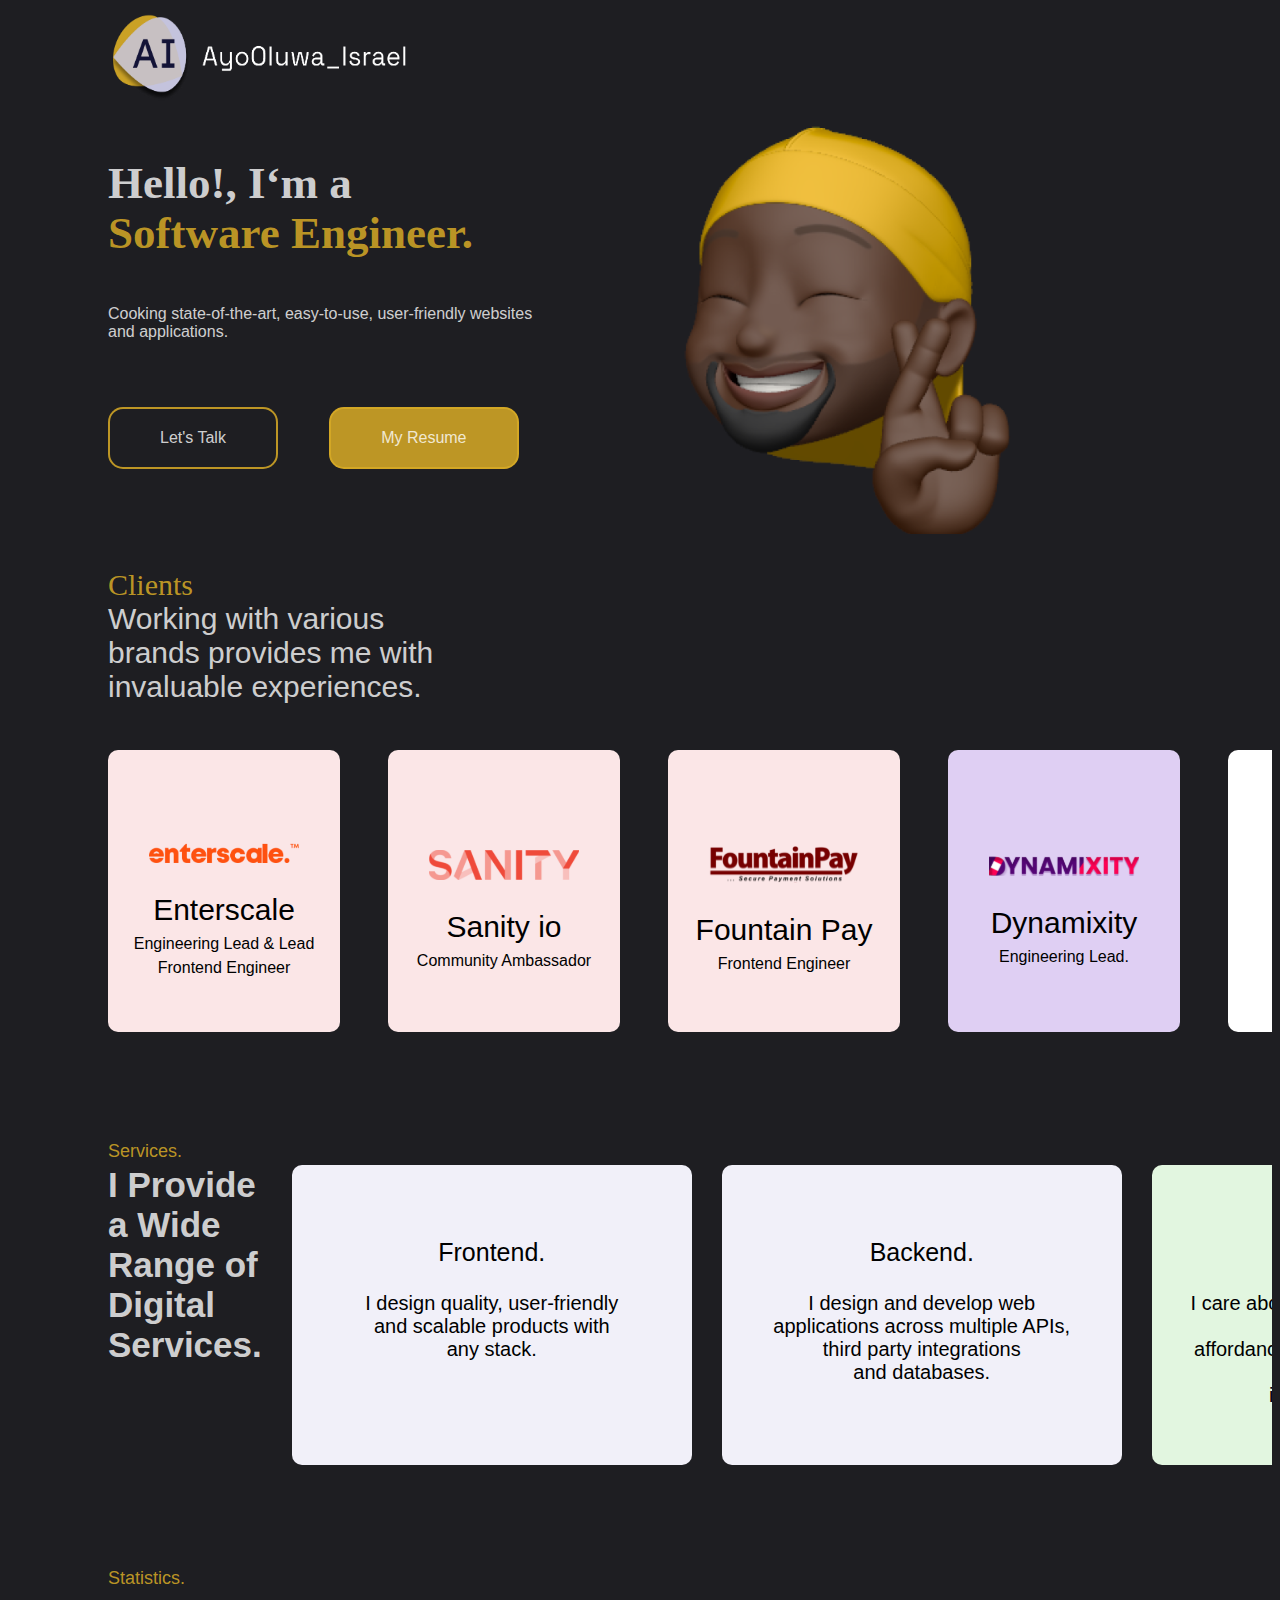
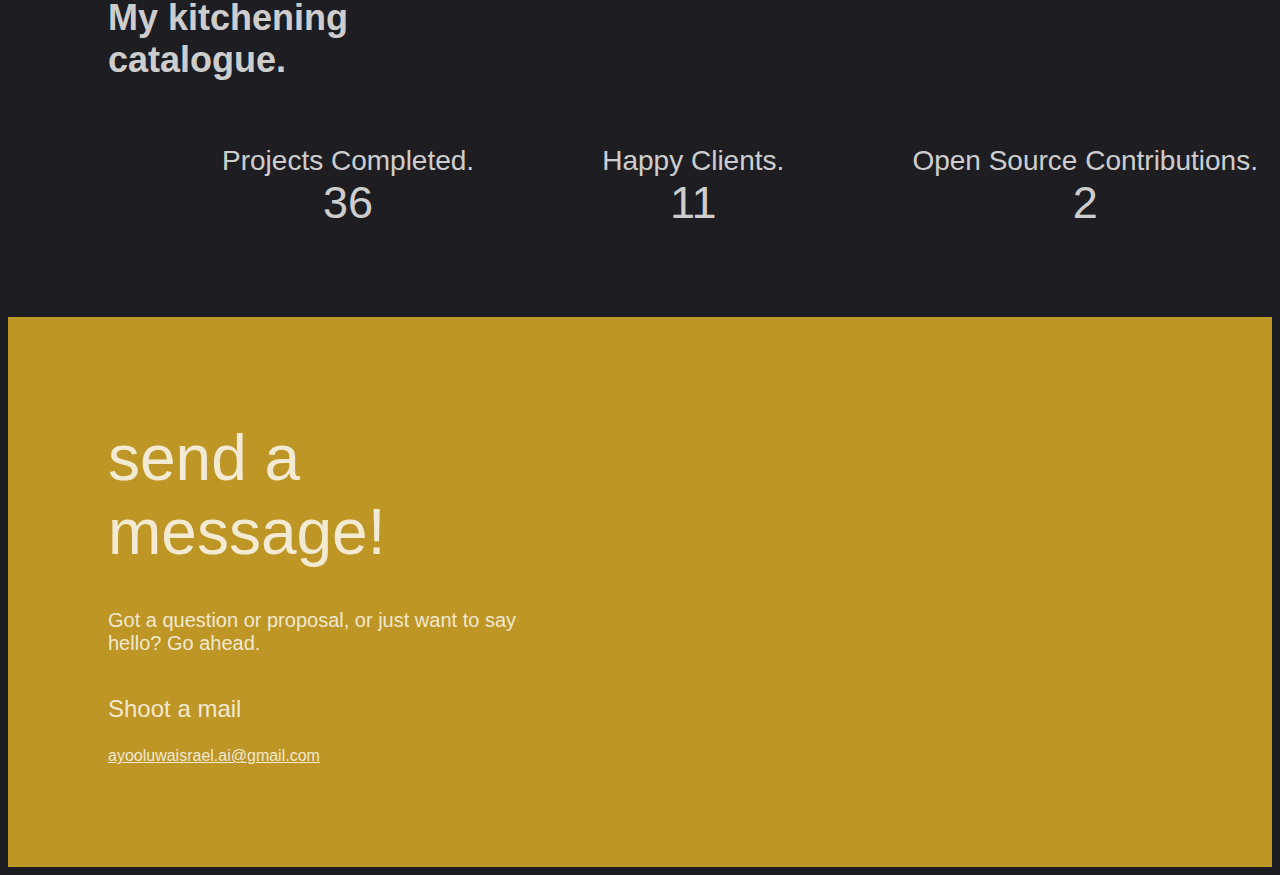
==== portfolio.html @ 825aa69d "Add files via upload" ====
<!DOCTYPE html>
<html>
  <head>
    <title>Portfolio-website</title>
    <meta name="viewport" content="width=device-width, initial-scale=1.0">


    <style>
      body{
        background-color: rgb(30, 30, 34);
        
        
      }
      
      .header-container{
        align-items: center;
        display: flex;
        flex-direction: row;
        justify-content: space-between;
      }

      .logo{
        height: 100px;
        width: 300px;
        margin-left: 100px;
      }

      .globe{
        height: 70px;
        width: 100px;

      }
      .container{
        display: flex;
        flex-wrap: wrap;
        align-items: flex-start;
        text-align: left;
        margin-top: 0;
        background-color: rgb(30, 30, 34);
      }

      .text{
        font-size: 45px;
        flex: 2;
        margin-left: 100px;
        color: rgba(255, 255, 255, 0.8);
        font-weight: 700;
      }

      .diagram{
        flex: 1;
        margin-right: 250px;
        margin-left: 0px;
      }

      .text-2{
         font-size: 25px;
         color: rgba(255, 255, 255, 0.8);
         margin-top: 48px;
         font-size: 16px;
         font-family: sans-serif;
         font-weight: 100;

      }
       
      .Text-Yellow{
        color: rgba(215, 170, 38, 0.86);
        font-display: "Space Grotesk", sans-serif;
        font-size: 45px;
        line-height: 48px;
        display: block;
      }
      .Text-White{
        font-display: "Space Grotesk", sans-serif;
        display: block;

      }
      
      .image{
        line-height: 44px;
        width: 350px;
      }

      .button{
      padding-top: 20px;
      padding-bottom: 20px;
      padding-left: 50px;
      padding-right: 50px;
      border-radius: 15px;
      background-color:  rgb(30, 30, 34); 
      color:  rgba(255, 255, 255, 0.8);
      border-top-color: rgba(215, 170, 38, 0.86);
      border-right-color: rgba(215, 170, 38, 0.86);
      border-bottom-color: rgba(215, 170, 38, 0.86);
      border-left-color: rgba(215, 170, 38, 0.86);
      margin-top: 50px;
      cursor: pointer;
      font-size: 16px;
      font-family: "Space Grotesk", sans-serif;
      border-top-style: solid;
      border-bottom-style: solid;
      border-left-style: solid;
      border-right-style: solid;

      }
      .button2{
      padding-top: 20px;
      padding-bottom: 20px;
      padding-left: 50px;
      padding-right: 50px;
      border-radius: 15px;
      background-color: rgba(215, 170, 38, 0.86);
      color:  rgba(255, 255, 255, 0.8);
      border-top-color: rgba(215, 170, 38, 0.86);
      border-right-color: rgba(215, 170, 38, 0.86);
      border-bottom-color: rgba(215, 170, 38, 0.86);
      border-left-color: rgba(215, 170, 38, 0.86);
      margin-top: 50px;
      margin-left: 40px;
      cursor: pointer;
      font-size: 16px;
      font-family: "Space Grotesk", sans-serif;
      border-top-style: solid;
      border-bottom-style: solid;
      border-left-style: solid;
      border-right-style: solid;
      }
      
     .Clients-container{
        margin-left: 100px;
      }

     .Clients{
        color: rgba(215, 170, 38, 0.86);
        font-size: 30px;
        margin-bottom: 0px;

      }
      .Clients-text{
        color: rgba(255, 255, 255, 0.8);
        font-size: 30px;
        font-family: "Readex Pro", sans-serif;
        font-weight: 500;
        margin-top: 0px;
       }
       .Text-brand{
        display: block;
  
       }
       .brand-container{
        display: flex;
        margin-left: 100px;
        box-sizing: border-box;
        column-gap: 48px;
        font-family: "Space Grotesk", sans-serif;
        overflow-x: scroll;
        overscroll-behavior-x: none;
        overscroll-behavior-y: none;
        padding-bottom: 16px;
        padding-right: 16px;
        padding-top: 16px;
        scrollbar-width: none;
        tab-size: 4;
        text-size-adjust: 100%;
        
        
        
      
       }
       .square-1{
        width: 350px;
        height: 250px;
        display: flex;
        flex-direction: column;
        align-items: center;
        text-align: center;
        background-color: rgb(251, 230, 231);
        border-radius: 10px;
        justify-content: center;
        line-height: 24px;
        min-width: 200px;
        padding-bottom: 16px;
        padding-left: 16px;
        padding-right: 16px;
        padding-top: 16px;
        tab-size: 4;
       }

       .enterscale{
        width: 150px;
        line-height: 35px;
        margin-top: 40px;
        margin-bottom: 0;
      
       }
       .enterscale-text{
        display: block;
        margin-top: 35px;
        font-size: 30px;
        font-weight: 500;
        margin-bottom: 0;
       }
       .enterscale-text2{
        display: block;
        margin-top: 10px;
       }

       .square-2{
        width: 350px;
        height: 250px;
        display: flex;
        flex-direction: column;
        align-items: center;
        text-align: center;
        background-color:  rgb(223, 207, 243);
        border-radius: 10px;
        border-radius: 10px;
        justify-content: center;
        line-height: 24px;
        min-width: 200px;
        padding-bottom: 16px;
        padding-left: 16px;
        padding-right: 16px;
        padding-top: 16px;
        tab-size: 4;
       }
       
       .square-3{
        width: 350px;
        height: 250px;
        display: flex;
        flex-direction: column;
        align-items: center;
        text-align: center;
        background-color: rgb(255, 255, 255);
        border-radius: 10px;
        border-radius: 10px;
        justify-content: center;
        line-height: 24px;
        min-width: 200px;
        padding-bottom: 16px;
        padding-left: 16px;
        padding-right: 16px;
        padding-top: 16px;
        tab-size: 4;
       }

       .enterscale3{
        width: 50px;
        line-height: 10px;
        margin-top: 30px;
        margin-bottom: 0;

       }
       .enterscale-text3{
        display: block;
        margin-top: 10px;
        font-size: 30px;
        font-weight: 500;
        margin-bottom: 0;
      }
      .square-4{
        width: 350px;
        height: 250px;
        display: flex;
        flex-direction: column;
        align-items: center;
        text-align: center;
        background-color: rgb(217, 217, 248);
        border-radius: 10px;
        border-radius: 10px;
        justify-content: center;
        line-height: 24px;
        min-width: 200px;
        padding-bottom: 16px;
        padding-left: 16px;
        padding-right: 16px;
        padding-top: 16px;
        tab-size: 4;
       }

       .service-container{
        margin-left: 100px;
        margin-top: 90px;
        margin-bottom: 0;
       }

       .Service{
        display: block;

       }

       .Service-text{
        color: rgba(215, 170, 38, 0.86);
        font-size: 18px;
        font-family: "Space Grotesk", sans-serif;
        line-height: 27px;
        display: block;
        margin-bottom: 0px;

       }

       .provide-container{
         margin-left: 100px;
         font-family: "Space Grotesk", sans-serif;
         display: flex;
         gap: 30px;
         overflow-x: scroll;
         overflow-x: none;
         overscroll-behavior-y: none;
         scrollbar-width: none;
        
        
       }

      
       .provide-text{
        margin-left: 0px;
       }

       .provide{
        font-family: "Readex Pro", sans-serif;
        font-size: 35px;
        font-weight: 600;
        color: rgba(255, 255, 255, 0.8);
        margin-top: 0px;
        
       }
       .provide-text-2{
        display: block;
        
       }


       .Frontend-container{
        display: flex;
        font-family: "Space Grotesk", sans-serif;
        column-gap: 30px;
         

       }

       .frontend-box{
        background-color:  rgb(241, 240, 249);
        border-radius: 10px;
        border-bottom-left-radius: 10px;
        border-bottom-right-radius: 10px;
        border-bottom-style: solid;
        border-bottom-width: 0px;
        border-left-color: rgb(229, 231, 235);
        border-left-style: solid;
        border-left-width: 0px;
        border-right-color: rgb(229, 231, 235);
        border-right-style: solid;
        border-right-width: 0px;
        border-top-color: rgb(229, 231, 235);
        border-top-left-radius: 10px;
        border-top-right-radius: 10px;
        border-top-style: solid;
        border-top-width: 0px;
        box-sizing: border-box;
        font-family: "Space Grotesk", sans-serif;
        border-top-style: solid;
        height: 300px;
        width: 400px;
        padding-bottom: 48px;
        padding-left: 32px;
        padding-right: 32px;
        padding-top: 48px;
        text-align: center;
      
    
       }
       
       .Frontend{
         display: block;
         font-size: 25px;
         font-weight: 500;
         font-family: "Space Grotesk", sans-serif;

       }
       .design{
        display: block;
        font-size: 20px;
        font-family: "Space Grotesk", sans-serif;
      
       }

       .scalable{
        display: block;
        font-size: 20px;
        font-family: "Space Grotesk", sans-serif;
       }

       .stack{
        display: block;
        font-size: 20px;
        font-family: "Space Grotesk", sans-serif;
       }

       .Backend-box{
        background-color: rgb(241, 240, 249);
        border-radius: 10px;
        border-bottom-left-radius: 10px;
        border-bottom-right-radius: 10px;
        border-bottom-style: solid;
        border-bottom-width: 0px;
        border-left-color: rgb(229, 231, 235);
        border-left-style: solid;
        border-left-width: 0px;
        border-right-color: rgb(229, 231, 235);
        border-right-style: solid;
        border-right-width: 0px;
        border-top-color: rgb(229, 231, 235);
        border-top-left-radius: 10px;
        border-top-right-radius: 10px;
        border-top-style: solid;
        border-top-width: 0px;
        font-family: "Space Grotesk", sans-serif;
        height: 300px;
        width: 400px;
        box-sizing: border-box;
        font-family: "Space Grotesk", sans-serif;
        padding-bottom: 48px;
        padding-left: 32px;
        padding-right: 32px;
        padding-top: 48px;
        text-align: center;
        

       }
       .UX-Design-box{
        background-color: rgb(226, 246, 224);
        border-radius: 10px;
        border-bottom-left-radius: 10px;
        border-bottom-right-radius: 10px;
        border-bottom-style: solid;
        border-bottom-width: 0px;
        border-left-color: rgb(229, 231, 235);
        border-left-style: solid;
        border-left-width: 0px;
        border-right-color: rgb(229, 231, 235);
        border-right-style: solid;
        border-right-width: 0px;
        border-top-color: rgb(229, 231, 235);
        border-top-left-radius: 10px;
        border-top-right-radius: 10px;
        border-top-style: solid;
        border-top-width: 0px;
        box-sizing: border-box;
        font-family: "Space Grotesk", sans-serif;
        border-top-style: solid;
        height: 300px;
        width: 400px;
        padding-bottom: 48px;
        padding-left: 32px;
        padding-right: 32px;
        padding-top: 48px;
        text-align: center;
        font-family: "Space Grotesk", sans-serif;
        

       }
       .QA-box{
        background-color: rgb(224, 238, 246);
        border-radius: 10px;
        border-bottom-left-radius: 10px;
        border-bottom-right-radius: 10px;
        border-bottom-style: solid;
        border-bottom-width: 0px;
        border-left-color: rgb(229, 231, 235);
        border-left-style: solid;
        border-left-width: 0px;
        border-right-color: rgb(229, 231, 235);
        border-right-style: solid;
        border-right-width: 0px;
        border-top-color: rgb(229, 231, 235);
        border-top-left-radius: 10px;
        border-top-right-radius: 10px;
        border-top-style: solid;
        border-top-width: 0px;
        box-sizing: border-box;
        font-family: "Space Grotesk", sans-serif;
        border-top-style: solid;
        height: 300px;
        width: 400px;
        padding-bottom: 48px;
        padding-left: 32px;
        padding-right: 32px;
        padding-top: 48px;
        text-align: center;
        font-family: "Space Grotesk", sans-serif;
        


       }
      

       .stats-container{
        margin-left: 100px;
        margin-top: 100px;
        margin-bottom: 0; 
        margin-bottom: 0px;
       }
       .stat-text{
        color: rgba(215, 170, 38, 0.86);
        font-size: 18px;
        font-family: "Space Grotesk", sans-serif;
        line-height: 27px;
        display: block;
        margin-bottom: 0px;

       }
       .kitchening-container{
        margin-left: 100px;
        margin-top: 0px;
       }
      
       .kitchening-text{
        font-family: "Readex Pro", sans-serif;
        font-size: 36px;
        font-weight: 700;
        color:  rgba(255, 255, 255, 0.8);
        margin-top: 5px;

       }
       .Cat-text{
         display: block;
       }

       .Project-container{
         display: flex;
         flex-direction: row;
         gap: 100px;
         margin-left: 200px;
         text-align: center;
         justify-content: space-around;
         height: 200px;

       }

      
       .comp-project{
        font-size: 28px;
        color:  rgba(255, 255, 255, 0.8);
        font-family: "Readex Pro", sans-serif;
       }

       .project-number{
        display: block;
        font-size: 45px;
        color:  rgba(255, 255, 255, 0.8);
        font-family: "Readex Pro", sans-serif;
       }
     
       .footer-conatiner{
        background-color: rgba(215, 170, 38, 0.86);
        border-bottom-color: rgb(229, 231, 235);
        border-bottom-style: solid;
        border-bottom-width: 0px;
        border-left-color: rgb(229, 231, 235);
        border-left-style: solid;
        border-left-width: 0px;
        border-right-color: rgb(229, 231, 235);
        border-right-style: solid;
        border-right-width: 0px;
        border-top-color: rgb(229, 231, 235);
        border-top-style: solid;
        border-top-width: 0px;
        box-sizing: border-box;
        padding-top: 40px;
        padding-bottom: 40px;
        height: 550px;
        width: auto;
        
        

       }

       .footer-box{
         margin-left: 100px;
       }

       .footer-text{
         display: block;
         font-family: "Space Grotesk", sans-serif;
         font-size: 64px;
         font-weight: 500;
         color:  rgba(255, 255, 255, 0.8);
         margin-bottom: 0px;
      
       }
       .footer-text2{
        color: rgba(255, 255, 255, 0.8);
        display: block;
        font-family: "Space Grotesk", sans-serif;
        font-size: 20px;
        font-weight: 200;
        margin-top: 40px;

       }
       .footer-text3{
        color: rgba(255, 255, 255, 0.8);
        display: block;
        font-family: "Space Grotesk", sans-serif;
        font-size: 24px;
        font-weight: 300;
        margin-top: 40px;

       }
       .footer-text4{
        color: rgba(255, 255, 255, 0.8);
        cursor: pointer;
        display: inline;
        font-family: "Space Grotesk", sans-serif;
        text-decoration-color: rgba(255, 255, 255, 0.8);
        text-decoration-line: underline;
        text-decoration-style: solid;
       }




    </style>
  </head>
  <body>
    <div class="body">
      <div class="header-container">
        <div class="header">
         <div>
          <img class="logo" src="Logo.56d082b4 (1).png">
          </div>

          <div>
          </div>
        </div>
      </div>
    
      <div class="container">
        <div class="text">
          <p>
            Hello!, I‘m a
            <span class="Text-Yellow">Software Engineer.</span>
          </p>
          <p class="text-2">
            Cooking state-of-the-art, easy-to-use, user-friendly websites <span class="Text-White">and applications.</span>
          </p>
    
          <button class="button">Let's Talk</button>
          <button class="button2">My Resume</button>
        </div>
    
        <div class="diagram">
          <img class="image"   src="memoji.e3b54e29.svg">
        </div>
      </div>
    </div>


    <div class="Clients-container">
      <p class="Clients">Clients</p>
      <p Class="Clients-text">Working with various <span class="Text-brand">brands provides
        me with</span><span>invaluable experiences.</span></p>
    </div>


    <div class="brand-container">
      <div class="square-1">
        <img class="enterscale" src="enterscale.4e7e926b.png">
        <div>
          <span class="enterscale-text">Enterscale</span>
          <span class="enterscale-text2">Engineering Lead & Lead Frontend Engineer</span>
        </div>   
      </div>

      <div class="square-1">
        <img class="enterscale" src="sanity.5d57cadf.svg"> 
        <div>
          <span class="enterscale-text">Sanity io</span>
          <span class="enterscale-text2">Community Ambassador</span>
        </div>   
      </div>


      <div class="square-1">
        <img class="enterscale" src="fp.0267711a.svg"> 
        <div>
          <span class="enterscale-text">Fountain Pay</span>
          <span class="enterscale-text2">Frontend Engineer</span>
        </div>   
      </div>


      <div class="square-2">
        <img class="enterscale" src="dym.9d5d1f80.svg"> 
        <div>
          <span class="enterscale-text">Dynamixity</span>
          <span class="enterscale-text2">Engineering Lead.</span>
        </div>   
      </div>


      <div class="square-3">
        <img class="enterscale3" src="lahhf.c74519f4.svg"> 
        <div>
          <span class="enterscale-text3">Lahhf</span>
          <span class="enterscale-text2">UX Engineer.</span>
        </div>   
      </div>


      <div class="square-4">
        <img class="enterscale3" src="evea.995e5836.svg"> 
        <div>
          <span class="enterscale-text3">Evea</span>
          <span class="enterscale-text2">Frontend Engineer.</span>
        </div>   
      </div>
    </div>
  


    <div class="service-container">
        <p class="Service-text">Services.</p>
      </div>

    
    <div class="provide-container">
      <div class="provide-box">
        <p class="provide">I Provide a Wide 
          <span class="provide-text-2">Range of Digital</span>
           <span>Services.</span></p> 
      </div>


      <div  class="Frontend-container">
        <div class="frontend-box">
          <p class="Frontend">Frontend.</p>
          <p class="design"> I design quality, user-friendly <span class="scalable">and scalable products with </span> <span class="stack">any stack.</span></p>
        </div>
  
        <div class="Backend-box">
          <p class="Frontend">Backend.</p>
          <p class="design"> I design and develop web <span class="scalable">applications across multiple APIs, third party integrations</span> <span class="stack">and databases.</span></p>
        </div>
  
        <div class="UX-Design-box">
          <p class="Frontend">UI/UX Design.</p>
          <p class="design"> I care about details and consider the motion design of <span class="scalable">affordances to be crucial in creating effective and</span> <span class="stack">intuitive interfaces.</span></p>
        </div>

        <div class="QA-box">
          <p class="Frontend">QA Testing.</p>
          <p class="design">I perform functionality testing, integration<span class="scalable"></span>testing, and regression<span class="stack">testing manually.</span></p>
        </div>
  
      </div>

    </div>

    
    
      <div class="stats-container">
        <p class="stat-text">Statistics.</p>
      </div>

      <div class="kitchening-container">
        <p class="kitchening-text">My kitchening <span class="Cat-text">catalogue.</span></p>
      </div>

      <div class="Project-container">
        <div class="project">
          <p class="comp-project">
            Projects Completed.
             <span class="project-number">36</span>
            </p>
        </div>

        <div class="project">
          <p class="comp-project">
            Happy Clients.
             <span class="project-number">11</span>
            </p>
        </div>

        <div class="project">
          <p class="comp-project">
            Open Source Contributions.
             <span class="project-number">2</span>
            </p>
        </div>
      </div>


       <div class="footer-conatiner">
         <div class="footer-box">
          <p class="footer-text">
            send a
            <br>
            message!
          </p>

          <p class="footer-text2">
            Got a question or proposal, 
            or just want to say
            <br>
            hello? 
            Go ahead.
          </p>
         
          <p class="footer-text3">
            Shoot a mail
          </p>

           <p class="footer-text4">
            ayooluwaisrael.ai@gmail.com
           </p>
         </div>
       </div>
    
  </div>
  </body>
</html>
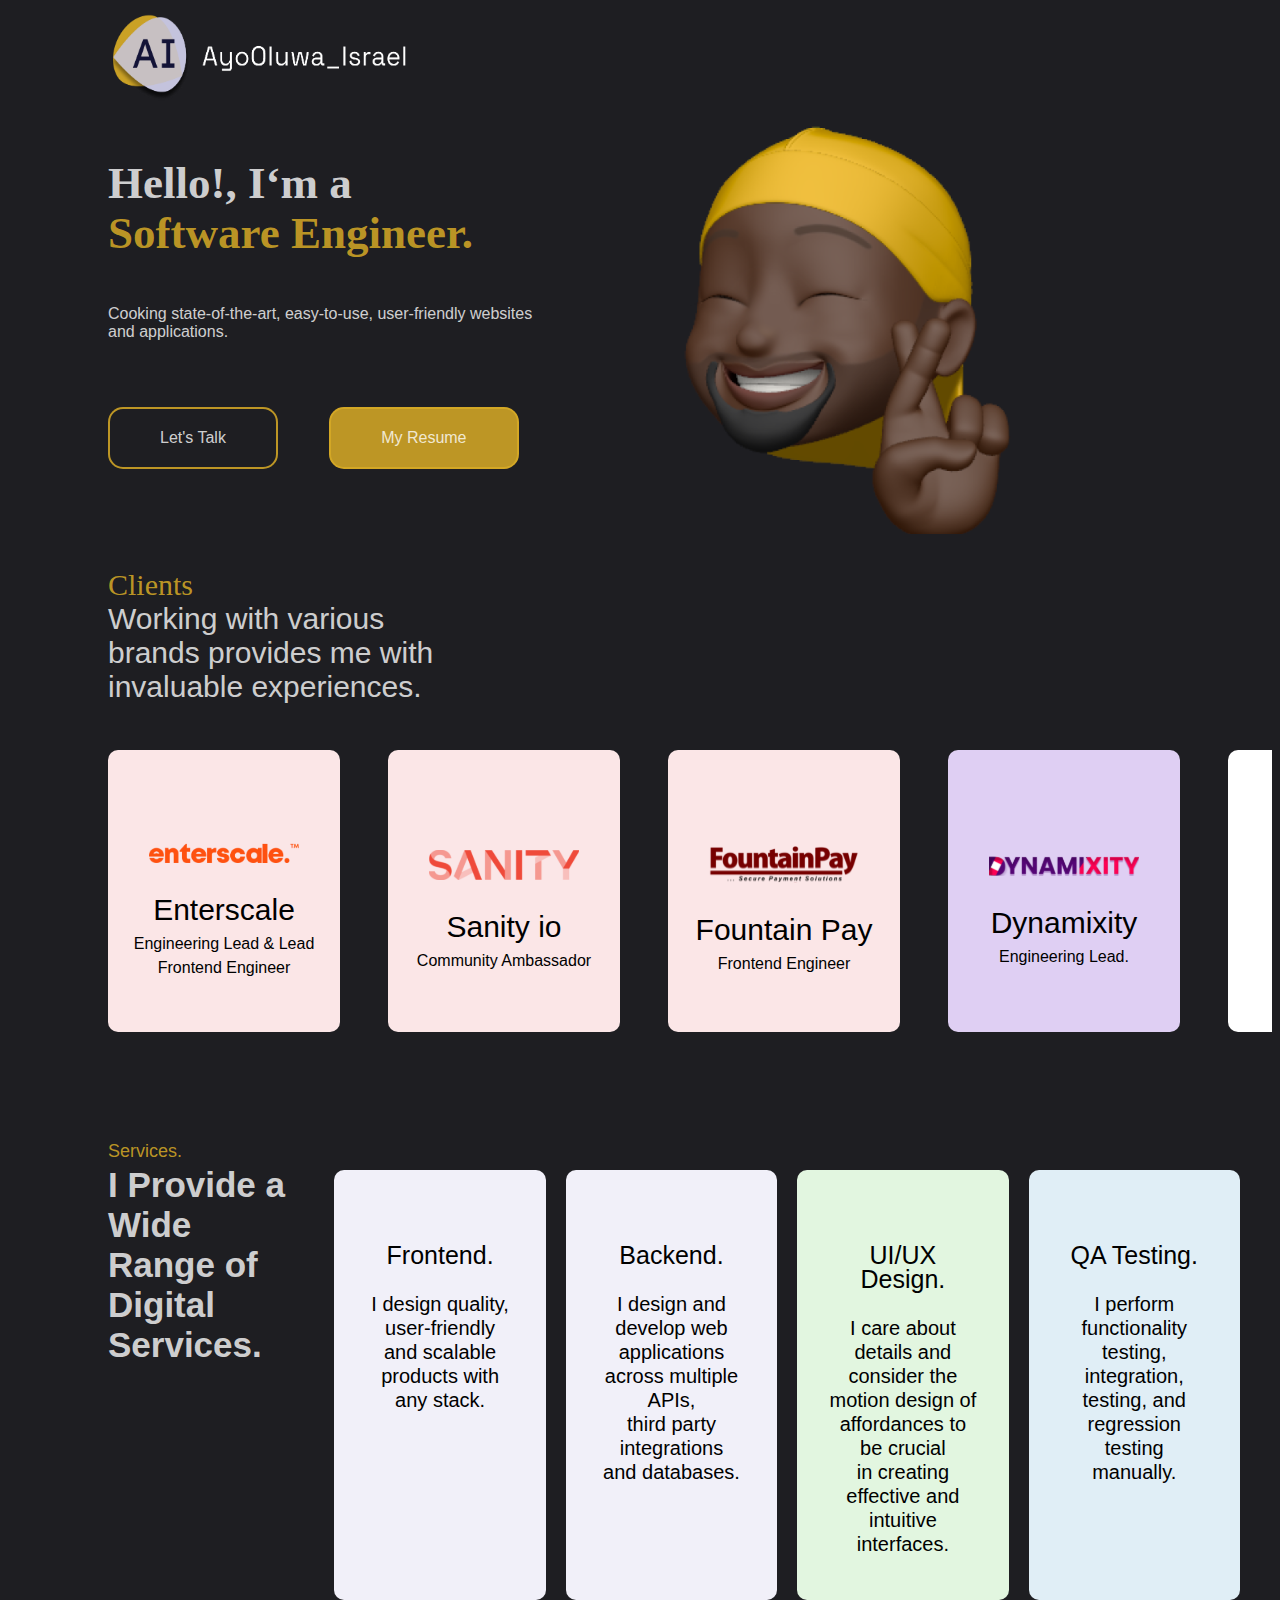
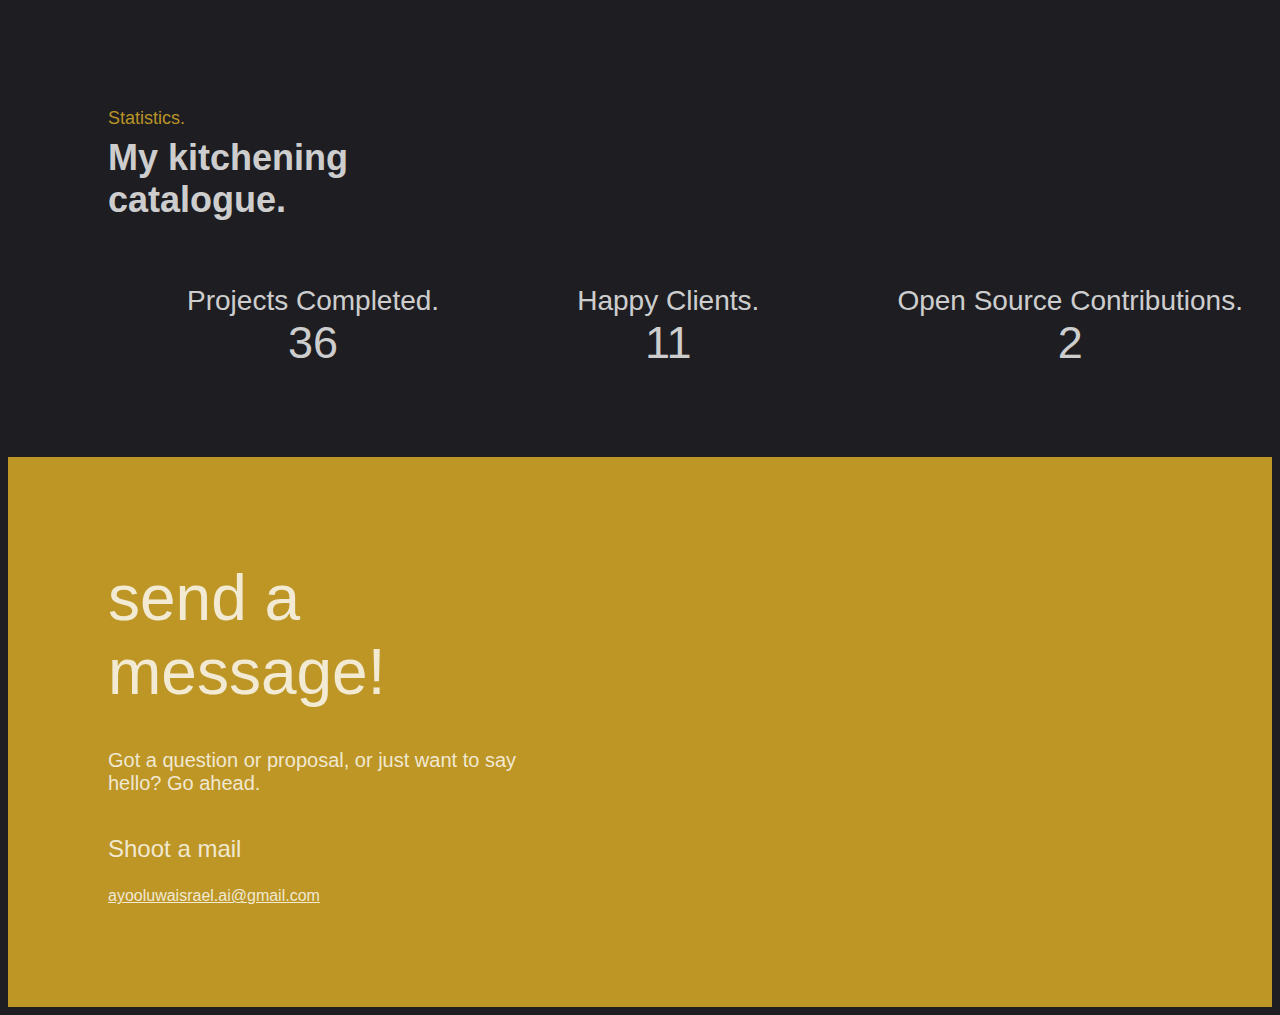
==== commit dd947a34: "Add files via upload" ====
--- a/portfolio.html
+++ b/portfolio.html
@@ -1,823 +1,204 @@
 <!DOCTYPE html>
-<html>
-  <head>
-    <title>Portfolio-website</title>
-    <meta name="viewport" content="width=device-width, initial-scale=1.0">
-
-
-    <style>
-      body{
-        background-color: rgb(30, 30, 34);
-        
-        
-      }
-      
-      .header-container{
-        align-items: center;
-        display: flex;
-        flex-direction: row;
-        justify-content: space-between;
-      }
-
-      .logo{
-        height: 100px;
-        width: 300px;
-        margin-left: 100px;
-      }
-
-      .globe{
-        height: 70px;
-        width: 100px;
-
-      }
-      .container{
-        display: flex;
-        flex-wrap: wrap;
-        align-items: flex-start;
-        text-align: left;
-        margin-top: 0;
-        background-color: rgb(30, 30, 34);
-      }
-
-      .text{
-        font-size: 45px;
-        flex: 2;
-        margin-left: 100px;
-        color: rgba(255, 255, 255, 0.8);
-        font-weight: 700;
-      }
-
-      .diagram{
-        flex: 1;
-        margin-right: 250px;
-        margin-left: 0px;
-      }
-
-      .text-2{
-         font-size: 25px;
-         color: rgba(255, 255, 255, 0.8);
-         margin-top: 48px;
-         font-size: 16px;
-         font-family: sans-serif;
-         font-weight: 100;
-
-      }
+<html lang="en">
+<head>
+  <meta charset="UTF-8">
+  <meta name="viewport" content="width=device-width, initial-scale=1.0">
+  <title>PortfolioWebsite</title>
+  <link rel="stylesheet" href="Portfolio.css">
+</head>
+
+
+<body>
+  <div class="body">
+    <div class="header-container">
+      <div class="header">
+       <div>
+        <img class="logo" src="Logo.56d082b4 (1).png">
+        </div>
+
+        <div>
+        </div>
+      </div>
+    </div>
+  
+    <div class="container">
+      <div class="text">
+        <p>
+          Hello!, I‘m a
+          <span class="Text-Yellow">Software Engineer.</span>
+        </p>
+        <p class="text-2">
+          Cooking state-of-the-art, easy-to-use, user-friendly websites <span class="Text-White">and applications.</span>
+        </p>
+  
+        <button class="button">Let's Talk</button>
+        <button class="button2">My Resume</button>
+      </div>
+  
+      <div class="diagram">
+        <img class="image"   src="memoji.e3b54e29.svg">
+      </div>
+    </div>
+  </div>
+
+
+  <div class="Clients-container">
+    <p class="Clients">Clients</p>
+    <p Class="Clients-text">Working with various <span class="Text-brand">brands provides
+      me with</span><span>invaluable experiences.</span></p>
+  </div>
+
+
+  <div class="brand-container">
+    <div class="square-1">
+      <img class="enterscale" src="enterscale.4e7e926b.png">
+      <div>
+        <span class="enterscale-text">Enterscale</span>
+        <span class="enterscale-text2">Engineering Lead & Lead Frontend Engineer</span>
+      </div>   
+    </div>
+
+    <div class="square-1">
+      <img class="enterscale" src="sanity.5d57cadf.svg"> 
+      <div>
+        <span class="enterscale-text">Sanity io</span>
+        <span class="enterscale-text2">Community Ambassador</span>
+      </div>   
+    </div>
+
+
+    <div class="square-1">
+      <img class="enterscale" src="fp.0267711a.svg"> 
+      <div>
+        <span class="enterscale-text">Fountain Pay</span>
+        <span class="enterscale-text2">Frontend Engineer</span>
+      </div>   
+    </div>
+
+
+    <div class="square-2">
+      <img class="enterscale" src="dym.9d5d1f80.svg"> 
+      <div>
+        <span class="enterscale-text">Dynamixity</span>
+        <span class="enterscale-text2">Engineering Lead.</span>
+      </div>   
+    </div>
+
+
+    <div class="square-3">
+      <img class="enterscale3" src="lahhf.c74519f4.svg"> 
+      <div>
+        <span class="enterscale-text3">Lahhf</span>
+        <span class="enterscale-text2">UX Engineer.</span>
+      </div>   
+    </div>
+
+
+    <div class="square-4">
+      <img class="enterscale3" src="evea.995e5836.svg"> 
+      <div>
+        <span class="enterscale-text3">Evea</span>
+        <span class="enterscale-text2">Frontend Engineer.</span>
+      </div>   
+    </div>
+  </div>
+
+  <div class="service-container">
+      <p class="Service-text">Services.</p>
+    </div>
+
+  <div class="provide-container">
+    <div class="provide-box">
+      <p class="provide">I Provide a Wide 
+        <span class="provide-text-2">Range of Digital</span>
+         <span>Services.</span></p> 
+    </div>
+
+    <div  class="Frontend-container">
+      <div class="frontend-box">
+        <p class="Frontend">Frontend.</p>
+        <p class="design"> I design quality, user-friendly <span class="scalable">and scalable products with </span> <span class="stack">any stack.</span></p>
+      </div>
+
+      <div class="Backend-box">
+        <p class="Frontend">Backend.</p>
+        <p class="design"> I design and develop web <span class="scalable">applications across multiple APIs,<span class="scalable">third party integrations</span> </span> <span class="stack">and databases.</span></p>
+      </div>
+
+      <div class="UX-Design-box">
+        <p class="Frontend">UI/UX Design.</p>
+        <p class="design"> I care about details and <span class="design"> consider the motion design of</span> <span class="scalable">affordances to be crucial <span class="scalable">in creating effective and</span> </span> <span class="stack">intuitive interfaces.</span></p>
+      </div>
+
+      <div class="QA-box">
+        <p class="Frontend">QA Testing.</p>
+        <p class="design">I perform functionality testing,<span class="scalable"></span>  integration, testing, and regression<span class="stack">testing manually.</span></p>
+      </div>
+    </div>
+  </div>
+
+    <div class="stats-container">
+      <p class="stat-text">Statistics.</p>
+    </div>
+
+    <div class="kitchening-container">
+      <p class="kitchening-text">My kitchening <span class="Cat-text">catalogue.</span></p>
+    </div>
+
+    <div class="Project-container">
+      <div class="project">
+        <p class="comp-project">
+          Projects Completed.
+           <span class="project-number">36</span>
+          </p>
+      </div>
+
+      <div class="project">
+        <p class="comp-project">
+          Happy Clients.
+           <span class="project-number">11</span>
+          </p>
+      </div>
+
+      <div class="project">
+        <p class="comp-project">
+          Open Source Contributions.
+           <span class="project-number">2</span>
+          </p>
+      </div>
+    </div>
+
+
+     <div class="footer-conatiner">
+       <div class="footer-box">
+        <p class="footer-text">
+          send a
+          <br>
+          message!
+        </p>
+
+        <p class="footer-text2">
+          Got a question or proposal, 
+          or just want to say
+          <br>
+          hello? 
+          Go ahead.
+        </p>
        
-      .Text-Yellow{
-        color: rgba(215, 170, 38, 0.86);
-        font-display: "Space Grotesk", sans-serif;
-        font-size: 45px;
-        line-height: 48px;
-        display: block;
-      }
-      .Text-White{
-        font-display: "Space Grotesk", sans-serif;
-        display: block;
-
-      }
-      
-      .image{
-        line-height: 44px;
-        width: 350px;
-      }
-
-      .button{
-      padding-top: 20px;
-      padding-bottom: 20px;
-      padding-left: 50px;
-      padding-right: 50px;
-      border-radius: 15px;
-      background-color:  rgb(30, 30, 34); 
-      color:  rgba(255, 255, 255, 0.8);
-      border-top-color: rgba(215, 170, 38, 0.86);
-      border-right-color: rgba(215, 170, 38, 0.86);
-      border-bottom-color: rgba(215, 170, 38, 0.86);
-      border-left-color: rgba(215, 170, 38, 0.86);
-      margin-top: 50px;
-      cursor: pointer;
-      font-size: 16px;
-      font-family: "Space Grotesk", sans-serif;
-      border-top-style: solid;
-      border-bottom-style: solid;
-      border-left-style: solid;
-      border-right-style: solid;
-
-      }
-      .button2{
-      padding-top: 20px;
-      padding-bottom: 20px;
-      padding-left: 50px;
-      padding-right: 50px;
-      border-radius: 15px;
-      background-color: rgba(215, 170, 38, 0.86);
-      color:  rgba(255, 255, 255, 0.8);
-      border-top-color: rgba(215, 170, 38, 0.86);
-      border-right-color: rgba(215, 170, 38, 0.86);
-      border-bottom-color: rgba(215, 170, 38, 0.86);
-      border-left-color: rgba(215, 170, 38, 0.86);
-      margin-top: 50px;
-      margin-left: 40px;
-      cursor: pointer;
-      font-size: 16px;
-      font-family: "Space Grotesk", sans-serif;
-      border-top-style: solid;
-      border-bottom-style: solid;
-      border-left-style: solid;
-      border-right-style: solid;
-      }
-      
-     .Clients-container{
-        margin-left: 100px;
-      }
-
-     .Clients{
-        color: rgba(215, 170, 38, 0.86);
-        font-size: 30px;
-        margin-bottom: 0px;
-
-      }
-      .Clients-text{
-        color: rgba(255, 255, 255, 0.8);
-        font-size: 30px;
-        font-family: "Readex Pro", sans-serif;
-        font-weight: 500;
-        margin-top: 0px;
-       }
-       .Text-brand{
-        display: block;
-  
-       }
-       .brand-container{
-        display: flex;
-        margin-left: 100px;
-        box-sizing: border-box;
-        column-gap: 48px;
-        font-family: "Space Grotesk", sans-serif;
-        overflow-x: scroll;
-        overscroll-behavior-x: none;
-        overscroll-behavior-y: none;
-        padding-bottom: 16px;
-        padding-right: 16px;
-        padding-top: 16px;
-        scrollbar-width: none;
-        tab-size: 4;
-        text-size-adjust: 100%;
-        
-        
-        
-      
-       }
-       .square-1{
-        width: 350px;
-        height: 250px;
-        display: flex;
-        flex-direction: column;
-        align-items: center;
-        text-align: center;
-        background-color: rgb(251, 230, 231);
-        border-radius: 10px;
-        justify-content: center;
-        line-height: 24px;
-        min-width: 200px;
-        padding-bottom: 16px;
-        padding-left: 16px;
-        padding-right: 16px;
-        padding-top: 16px;
-        tab-size: 4;
-       }
-
-       .enterscale{
-        width: 150px;
-        line-height: 35px;
-        margin-top: 40px;
-        margin-bottom: 0;
-      
-       }
-       .enterscale-text{
-        display: block;
-        margin-top: 35px;
-        font-size: 30px;
-        font-weight: 500;
-        margin-bottom: 0;
-       }
-       .enterscale-text2{
-        display: block;
-        margin-top: 10px;
-       }
-
-       .square-2{
-        width: 350px;
-        height: 250px;
-        display: flex;
-        flex-direction: column;
-        align-items: center;
-        text-align: center;
-        background-color:  rgb(223, 207, 243);
-        border-radius: 10px;
-        border-radius: 10px;
-        justify-content: center;
-        line-height: 24px;
-        min-width: 200px;
-        padding-bottom: 16px;
-        padding-left: 16px;
-        padding-right: 16px;
-        padding-top: 16px;
-        tab-size: 4;
-       }
-       
-       .square-3{
-        width: 350px;
-        height: 250px;
-        display: flex;
-        flex-direction: column;
-        align-items: center;
-        text-align: center;
-        background-color: rgb(255, 255, 255);
-        border-radius: 10px;
-        border-radius: 10px;
-        justify-content: center;
-        line-height: 24px;
-        min-width: 200px;
-        padding-bottom: 16px;
-        padding-left: 16px;
-        padding-right: 16px;
-        padding-top: 16px;
-        tab-size: 4;
-       }
-
-       .enterscale3{
-        width: 50px;
-        line-height: 10px;
-        margin-top: 30px;
-        margin-bottom: 0;
-
-       }
-       .enterscale-text3{
-        display: block;
-        margin-top: 10px;
-        font-size: 30px;
-        font-weight: 500;
-        margin-bottom: 0;
-      }
-      .square-4{
-        width: 350px;
-        height: 250px;
-        display: flex;
-        flex-direction: column;
-        align-items: center;
-        text-align: center;
-        background-color: rgb(217, 217, 248);
-        border-radius: 10px;
-        border-radius: 10px;
-        justify-content: center;
-        line-height: 24px;
-        min-width: 200px;
-        padding-bottom: 16px;
-        padding-left: 16px;
-        padding-right: 16px;
-        padding-top: 16px;
-        tab-size: 4;
-       }
-
-       .service-container{
-        margin-left: 100px;
-        margin-top: 90px;
-        margin-bottom: 0;
-       }
-
-       .Service{
-        display: block;
-
-       }
-
-       .Service-text{
-        color: rgba(215, 170, 38, 0.86);
-        font-size: 18px;
-        font-family: "Space Grotesk", sans-serif;
-        line-height: 27px;
-        display: block;
-        margin-bottom: 0px;
-
-       }
-
-       .provide-container{
-         margin-left: 100px;
-         font-family: "Space Grotesk", sans-serif;
-         display: flex;
-         gap: 30px;
-         overflow-x: scroll;
-         overflow-x: none;
-         overscroll-behavior-y: none;
-         scrollbar-width: none;
-        
-        
-       }
-
-      
-       .provide-text{
-        margin-left: 0px;
-       }
-
-       .provide{
-        font-family: "Readex Pro", sans-serif;
-        font-size: 35px;
-        font-weight: 600;
-        color: rgba(255, 255, 255, 0.8);
-        margin-top: 0px;
-        
-       }
-       .provide-text-2{
-        display: block;
-        
-       }
-
-
-       .Frontend-container{
-        display: flex;
-        font-family: "Space Grotesk", sans-serif;
-        column-gap: 30px;
-         
-
-       }
-
-       .frontend-box{
-        background-color:  rgb(241, 240, 249);
-        border-radius: 10px;
-        border-bottom-left-radius: 10px;
-        border-bottom-right-radius: 10px;
-        border-bottom-style: solid;
-        border-bottom-width: 0px;
-        border-left-color: rgb(229, 231, 235);
-        border-left-style: solid;
-        border-left-width: 0px;
-        border-right-color: rgb(229, 231, 235);
-        border-right-style: solid;
-        border-right-width: 0px;
-        border-top-color: rgb(229, 231, 235);
-        border-top-left-radius: 10px;
-        border-top-right-radius: 10px;
-        border-top-style: solid;
-        border-top-width: 0px;
-        box-sizing: border-box;
-        font-family: "Space Grotesk", sans-serif;
-        border-top-style: solid;
-        height: 300px;
-        width: 400px;
-        padding-bottom: 48px;
-        padding-left: 32px;
-        padding-right: 32px;
-        padding-top: 48px;
-        text-align: center;
-      
-    
-       }
-       
-       .Frontend{
-         display: block;
-         font-size: 25px;
-         font-weight: 500;
-         font-family: "Space Grotesk", sans-serif;
-
-       }
-       .design{
-        display: block;
-        font-size: 20px;
-        font-family: "Space Grotesk", sans-serif;
-      
-       }
-
-       .scalable{
-        display: block;
-        font-size: 20px;
-        font-family: "Space Grotesk", sans-serif;
-       }
-
-       .stack{
-        display: block;
-        font-size: 20px;
-        font-family: "Space Grotesk", sans-serif;
-       }
-
-       .Backend-box{
-        background-color: rgb(241, 240, 249);
-        border-radius: 10px;
-        border-bottom-left-radius: 10px;
-        border-bottom-right-radius: 10px;
-        border-bottom-style: solid;
-        border-bottom-width: 0px;
-        border-left-color: rgb(229, 231, 235);
-        border-left-style: solid;
-        border-left-width: 0px;
-        border-right-color: rgb(229, 231, 235);
-        border-right-style: solid;
-        border-right-width: 0px;
-        border-top-color: rgb(229, 231, 235);
-        border-top-left-radius: 10px;
-        border-top-right-radius: 10px;
-        border-top-style: solid;
-        border-top-width: 0px;
-        font-family: "Space Grotesk", sans-serif;
-        height: 300px;
-        width: 400px;
-        box-sizing: border-box;
-        font-family: "Space Grotesk", sans-serif;
-        padding-bottom: 48px;
-        padding-left: 32px;
-        padding-right: 32px;
-        padding-top: 48px;
-        text-align: center;
-        
-
-       }
-       .UX-Design-box{
-        background-color: rgb(226, 246, 224);
-        border-radius: 10px;
-        border-bottom-left-radius: 10px;
-        border-bottom-right-radius: 10px;
-        border-bottom-style: solid;
-        border-bottom-width: 0px;
-        border-left-color: rgb(229, 231, 235);
-        border-left-style: solid;
-        border-left-width: 0px;
-        border-right-color: rgb(229, 231, 235);
-        border-right-style: solid;
-        border-right-width: 0px;
-        border-top-color: rgb(229, 231, 235);
-        border-top-left-radius: 10px;
-        border-top-right-radius: 10px;
-        border-top-style: solid;
-        border-top-width: 0px;
-        box-sizing: border-box;
-        font-family: "Space Grotesk", sans-serif;
-        border-top-style: solid;
-        height: 300px;
-        width: 400px;
-        padding-bottom: 48px;
-        padding-left: 32px;
-        padding-right: 32px;
-        padding-top: 48px;
-        text-align: center;
-        font-family: "Space Grotesk", sans-serif;
-        
-
-       }
-       .QA-box{
-        background-color: rgb(224, 238, 246);
-        border-radius: 10px;
-        border-bottom-left-radius: 10px;
-        border-bottom-right-radius: 10px;
-        border-bottom-style: solid;
-        border-bottom-width: 0px;
-        border-left-color: rgb(229, 231, 235);
-        border-left-style: solid;
-        border-left-width: 0px;
-        border-right-color: rgb(229, 231, 235);
-        border-right-style: solid;
-        border-right-width: 0px;
-        border-top-color: rgb(229, 231, 235);
-        border-top-left-radius: 10px;
-        border-top-right-radius: 10px;
-        border-top-style: solid;
-        border-top-width: 0px;
-        box-sizing: border-box;
-        font-family: "Space Grotesk", sans-serif;
-        border-top-style: solid;
-        height: 300px;
-        width: 400px;
-        padding-bottom: 48px;
-        padding-left: 32px;
-        padding-right: 32px;
-        padding-top: 48px;
-        text-align: center;
-        font-family: "Space Grotesk", sans-serif;
-        
-
-
-       }
-      
-
-       .stats-container{
-        margin-left: 100px;
-        margin-top: 100px;
-        margin-bottom: 0; 
-        margin-bottom: 0px;
-       }
-       .stat-text{
-        color: rgba(215, 170, 38, 0.86);
-        font-size: 18px;
-        font-family: "Space Grotesk", sans-serif;
-        line-height: 27px;
-        display: block;
-        margin-bottom: 0px;
-
-       }
-       .kitchening-container{
-        margin-left: 100px;
-        margin-top: 0px;
-       }
-      
-       .kitchening-text{
-        font-family: "Readex Pro", sans-serif;
-        font-size: 36px;
-        font-weight: 700;
-        color:  rgba(255, 255, 255, 0.8);
-        margin-top: 5px;
-
-       }
-       .Cat-text{
-         display: block;
-       }
-
-       .Project-container{
-         display: flex;
-         flex-direction: row;
-         gap: 100px;
-         margin-left: 200px;
-         text-align: center;
-         justify-content: space-around;
-         height: 200px;
-
-       }
-
-      
-       .comp-project{
-        font-size: 28px;
-        color:  rgba(255, 255, 255, 0.8);
-        font-family: "Readex Pro", sans-serif;
-       }
-
-       .project-number{
-        display: block;
-        font-size: 45px;
-        color:  rgba(255, 255, 255, 0.8);
-        font-family: "Readex Pro", sans-serif;
-       }
-     
-       .footer-conatiner{
-        background-color: rgba(215, 170, 38, 0.86);
-        border-bottom-color: rgb(229, 231, 235);
-        border-bottom-style: solid;
-        border-bottom-width: 0px;
-        border-left-color: rgb(229, 231, 235);
-        border-left-style: solid;
-        border-left-width: 0px;
-        border-right-color: rgb(229, 231, 235);
-        border-right-style: solid;
-        border-right-width: 0px;
-        border-top-color: rgb(229, 231, 235);
-        border-top-style: solid;
-        border-top-width: 0px;
-        box-sizing: border-box;
-        padding-top: 40px;
-        padding-bottom: 40px;
-        height: 550px;
-        width: auto;
-        
-        
-
-       }
-
-       .footer-box{
-         margin-left: 100px;
-       }
-
-       .footer-text{
-         display: block;
-         font-family: "Space Grotesk", sans-serif;
-         font-size: 64px;
-         font-weight: 500;
-         color:  rgba(255, 255, 255, 0.8);
-         margin-bottom: 0px;
-      
-       }
-       .footer-text2{
-        color: rgba(255, 255, 255, 0.8);
-        display: block;
-        font-family: "Space Grotesk", sans-serif;
-        font-size: 20px;
-        font-weight: 200;
-        margin-top: 40px;
-
-       }
-       .footer-text3{
-        color: rgba(255, 255, 255, 0.8);
-        display: block;
-        font-family: "Space Grotesk", sans-serif;
-        font-size: 24px;
-        font-weight: 300;
-        margin-top: 40px;
-
-       }
-       .footer-text4{
-        color: rgba(255, 255, 255, 0.8);
-        cursor: pointer;
-        display: inline;
-        font-family: "Space Grotesk", sans-serif;
-        text-decoration-color: rgba(255, 255, 255, 0.8);
-        text-decoration-line: underline;
-        text-decoration-style: solid;
-       }
-
-
-
-
-    </style>
-  </head>
-  <body>
-    <div class="body">
-      <div class="header-container">
-        <div class="header">
-         <div>
-          <img class="logo" src="Logo.56d082b4 (1).png">
-          </div>
-
-          <div>
-          </div>
-        </div>
-      </div>
-    
-      <div class="container">
-        <div class="text">
-          <p>
-            Hello!, I‘m a
-            <span class="Text-Yellow">Software Engineer.</span>
-          </p>
-          <p class="text-2">
-            Cooking state-of-the-art, easy-to-use, user-friendly websites <span class="Text-White">and applications.</span>
-          </p>
-    
-          <button class="button">Let's Talk</button>
-          <button class="button2">My Resume</button>
-        </div>
-    
-        <div class="diagram">
-          <img class="image"   src="memoji.e3b54e29.svg">
-        </div>
-      </div>
-    </div>
-
-
-    <div class="Clients-container">
-      <p class="Clients">Clients</p>
-      <p Class="Clients-text">Working with various <span class="Text-brand">brands provides
-        me with</span><span>invaluable experiences.</span></p>
-    </div>
-
-
-    <div class="brand-container">
-      <div class="square-1">
-        <img class="enterscale" src="enterscale.4e7e926b.png">
-        <div>
-          <span class="enterscale-text">Enterscale</span>
-          <span class="enterscale-text2">Engineering Lead & Lead Frontend Engineer</span>
-        </div>   
-      </div>
-
-      <div class="square-1">
-        <img class="enterscale" src="sanity.5d57cadf.svg"> 
-        <div>
-          <span class="enterscale-text">Sanity io</span>
-          <span class="enterscale-text2">Community Ambassador</span>
-        </div>   
-      </div>
-
-
-      <div class="square-1">
-        <img class="enterscale" src="fp.0267711a.svg"> 
-        <div>
-          <span class="enterscale-text">Fountain Pay</span>
-          <span class="enterscale-text2">Frontend Engineer</span>
-        </div>   
-      </div>
-
-
-      <div class="square-2">
-        <img class="enterscale" src="dym.9d5d1f80.svg"> 
-        <div>
-          <span class="enterscale-text">Dynamixity</span>
-          <span class="enterscale-text2">Engineering Lead.</span>
-        </div>   
-      </div>
-
-
-      <div class="square-3">
-        <img class="enterscale3" src="lahhf.c74519f4.svg"> 
-        <div>
-          <span class="enterscale-text3">Lahhf</span>
-          <span class="enterscale-text2">UX Engineer.</span>
-        </div>   
-      </div>
-
-
-      <div class="square-4">
-        <img class="enterscale3" src="evea.995e5836.svg"> 
-        <div>
-          <span class="enterscale-text3">Evea</span>
-          <span class="enterscale-text2">Frontend Engineer.</span>
-        </div>   
-      </div>
-    </div>
-  
-
-
-    <div class="service-container">
-        <p class="Service-text">Services.</p>
-      </div>
-
-    
-    <div class="provide-container">
-      <div class="provide-box">
-        <p class="provide">I Provide a Wide 
-          <span class="provide-text-2">Range of Digital</span>
-           <span>Services.</span></p> 
-      </div>
-
-
-      <div  class="Frontend-container">
-        <div class="frontend-box">
-          <p class="Frontend">Frontend.</p>
-          <p class="design"> I design quality, user-friendly <span class="scalable">and scalable products with </span> <span class="stack">any stack.</span></p>
-        </div>
-  
-        <div class="Backend-box">
-          <p class="Frontend">Backend.</p>
-          <p class="design"> I design and develop web <span class="scalable">applications across multiple APIs, third party integrations</span> <span class="stack">and databases.</span></p>
-        </div>
-  
-        <div class="UX-Design-box">
-          <p class="Frontend">UI/UX Design.</p>
-          <p class="design"> I care about details and consider the motion design of <span class="scalable">affordances to be crucial in creating effective and</span> <span class="stack">intuitive interfaces.</span></p>
-        </div>
-
-        <div class="QA-box">
-          <p class="Frontend">QA Testing.</p>
-          <p class="design">I perform functionality testing, integration<span class="scalable"></span>testing, and regression<span class="stack">testing manually.</span></p>
-        </div>
-  
-      </div>
-
-    </div>
-
-    
-    
-      <div class="stats-container">
-        <p class="stat-text">Statistics.</p>
-      </div>
-
-      <div class="kitchening-container">
-        <p class="kitchening-text">My kitchening <span class="Cat-text">catalogue.</span></p>
-      </div>
-
-      <div class="Project-container">
-        <div class="project">
-          <p class="comp-project">
-            Projects Completed.
-             <span class="project-number">36</span>
-            </p>
-        </div>
-
-        <div class="project">
-          <p class="comp-project">
-            Happy Clients.
-             <span class="project-number">11</span>
-            </p>
-        </div>
-
-        <div class="project">
-          <p class="comp-project">
-            Open Source Contributions.
-             <span class="project-number">2</span>
-            </p>
-        </div>
-      </div>
-
-
-       <div class="footer-conatiner">
-         <div class="footer-box">
-          <p class="footer-text">
-            send a
-            <br>
-            message!
-          </p>
-
-          <p class="footer-text2">
-            Got a question or proposal, 
-            or just want to say
-            <br>
-            hello? 
-            Go ahead.
-          </p>
-         
-          <p class="footer-text3">
-            Shoot a mail
-          </p>
-
-           <p class="footer-text4">
-            ayooluwaisrael.ai@gmail.com
-           </p>
-         </div>
+        <p class="footer-text3">
+          Shoot a mail
+        </p>
+
+         <p class="footer-text4">
+          ayooluwaisrael.ai@gmail.com
+         </p>
        </div>
-    
-  </div>
-  </body>
-</html>+      </div>
+ </div>
+
+  
+</body>
+</html>
+
+
+  --- a/Portfolio.css
+++ b/Portfolio.css
@@ -0,0 +1,799 @@
+body{
+  background-color: rgb(30, 30, 34);
+}
+
+.header-container{
+  align-items: center;
+  display: flex;
+  flex-direction: row;
+  justify-content: space-between;
+}
+
+.logo{
+  height: 100px;
+  width: 300px;
+  margin-left: 100px;
+}
+
+.globe{
+  height: 70px;
+  width: 100px;
+
+}
+
+
+@media (max-width: 480px) {
+  .logo{
+    display: flex;
+    flex-direction: column;
+    text-align: center;
+    align-items: center;
+    margin-left: 0px; 
+  } 
+
+}
+.container{
+  display: flex;
+  flex-wrap: wrap;
+  align-items: flex-start;
+  text-align: left;
+  margin-top: 0;
+  background-color: rgb(30, 30, 34);
+}
+
+.text{
+  font-size: 45px;
+  flex: 2;
+  margin-left: 100px;
+  color: rgba(255, 255, 255, 0.8);
+  font-weight: 700;
+}
+
+.diagram{
+  flex: 1;
+  margin-right: 250px;
+  margin-left: 0px;
+}
+
+.text-2{
+   font-size: 25px;
+   color: rgba(255, 255, 255, 0.8);
+   margin-top: 48px;
+   font-size: 16px;
+   font-family: sans-serif;
+   font-weight: 100;
+
+}
+ 
+.Text-Yellow{
+  color: rgba(215, 170, 38, 0.86);
+  font-display: "Space Grotesk", sans-serif;
+  font-size: 45px;
+  line-height: 48px;
+  display: block;
+}
+.Text-White{
+  font-display: "Space Grotesk", sans-serif;
+  display: block;
+
+}
+
+.image{
+  line-height: 44px;
+  width: 350px;
+}
+
+.button{
+padding-top: 20px;
+padding-bottom: 20px;
+padding-left: 50px;
+padding-right: 50px;
+border-radius: 15px;
+background-color:  rgb(30, 30, 34); 
+color:  rgba(255, 255, 255, 0.8);
+border-top-color: rgba(215, 170, 38, 0.86);
+border-right-color: rgba(215, 170, 38, 0.86);
+border-bottom-color: rgba(215, 170, 38, 0.86);
+border-left-color: rgba(215, 170, 38, 0.86);
+margin-top: 50px;
+cursor: pointer;
+font-size: 16px;
+font-family: "Space Grotesk", sans-serif;
+border-top-style: solid;
+border-bottom-style: solid;
+border-left-style: solid;
+border-right-style: solid;
+
+}
+.button2{
+padding-top: 20px;
+padding-bottom: 20px;
+padding-left: 50px;
+padding-right: 50px;
+border-radius: 15px;
+background-color: rgba(215, 170, 38, 0.86);
+color:  rgba(255, 255, 255, 0.8);
+border-top-color: rgba(215, 170, 38, 0.86);
+border-right-color: rgba(215, 170, 38, 0.86);
+border-bottom-color: rgba(215, 170, 38, 0.86);
+border-left-color: rgba(215, 170, 38, 0.86);
+margin-top: 50px;
+margin-left: 40px;
+cursor: pointer;
+font-size: 16px;
+font-family: "Space Grotesk", sans-serif;
+border-top-style: solid;
+border-bottom-style: solid;
+border-left-style: solid;
+border-right-style: solid;
+}
+
+@media (max-width: 480px) {
+  .text{
+    display: flex;
+    flex-direction: column;
+    text-align: center;
+    align-items: center;
+    margin-left: 0px;
+    
+  } 
+  
+  .button2{
+    margin-left: 0px;
+  
+  }
+
+  .diagram{
+    text-align: center;
+    align-items: center;
+    margin-left: 0px;
+  }
+
+  .image{
+    text-align: center;
+    align-items: center;
+    margin-left: 28px;
+  }
+  }
+
+  @media (min-width: 481px) and (max-width: 768px) {
+    .header{
+      
+    }
+    
+    }
+    
+
+
+.Clients-container{
+  margin-left: 100px;
+}
+
+.Clients{
+  color: rgba(215, 170, 38, 0.86);
+  font-size: 30px;
+  margin-bottom: 0px;
+}
+
+
+@media (max-width: 480px) {
+  .Clients-container{
+    display: flex;
+    flex-direction: column;
+    text-align: center;
+    align-items: center;
+    margin-left: 0px;
+    
+  } 
+
+  .Clients{
+    display: flex;
+    flex-direction: column;
+    text-align: center;
+    align-items: center;
+    margin-left: 0px;
+    
+  }
+  }
+
+.Clients-text{
+  color: rgba(255, 255, 255, 0.8);
+  font-size: 30px;
+  font-family: "Readex Pro", sans-serif;
+  font-weight: 500;
+  margin-top: 0px;
+ }
+
+
+ @media (max-width: 480px) {
+  .Clients-text{
+    display: flex;
+    flex-direction: column;
+    text-align: center;
+    align-items: center;
+    margin-left: 0px;
+    
+  } 
+
+}
+ .Text-brand{
+  display: block;
+
+ }
+ .brand-container{
+  display: flex;
+  margin-left: 100px;
+  box-sizing: border-box;
+  column-gap: 48px;
+  font-family: "Space Grotesk", sans-serif;
+  overflow-x: scroll;
+  overscroll-behavior-x: none;
+  overscroll-behavior-y: none;
+  padding-bottom: 16px;
+  padding-right: 16px;
+  padding-top: 16px;
+  scrollbar-width: none;
+  tab-size: 4;
+  text-size-adjust: 100%;
+
+ }
+ .square-1{
+  width: 350px;
+  height: 250px;
+  display: flex;
+  flex-direction: column;
+  align-items: center;
+  text-align: center;
+  background-color: rgb(251, 230, 231);
+  border-radius: 10px;
+  justify-content: center;
+  line-height: 24px;
+  min-width: 200px;
+  padding-bottom: 16px;
+  padding-left: 16px;
+  padding-right: 16px;
+  padding-top: 16px;
+  tab-size: 4;
+ }
+
+ .enterscale{
+  width: 150px;
+  line-height: 35px;
+  margin-top: 40px;
+  margin-bottom: 0;
+
+ }
+ .enterscale-text{
+  display: block;
+  margin-top: 35px;
+  font-size: 30px;
+  font-weight: 500;
+  margin-bottom: 0;
+ }
+ .enterscale-text2{
+  display: block;
+  margin-top: 10px;
+ }
+
+ .square-2{
+  width: 350px;
+  height: 250px;
+  display: flex;
+  flex-direction: column;
+  align-items: center;
+  text-align: center;
+  background-color:  rgb(223, 207, 243);
+  border-radius: 10px;
+  border-radius: 10px;
+  justify-content: center;
+  line-height: 24px;
+  min-width: 200px;
+  padding-bottom: 16px;
+  padding-left: 16px;
+  padding-right: 16px;
+  padding-top: 16px;
+  tab-size: 4;
+ }
+ 
+ .square-3{
+  width: 350px;
+  height: 250px;
+  display: flex;
+  flex-direction: column;
+  align-items: center;
+  text-align: center;
+  background-color: rgb(255, 255, 255);
+  border-radius: 10px;
+  border-radius: 10px;
+  justify-content: center;
+  line-height: 24px;
+  min-width: 200px;
+  padding-bottom: 16px;
+  padding-left: 16px;
+  padding-right: 16px;
+  padding-top: 16px;
+  tab-size: 4;
+ }
+
+ .enterscale3{
+  width: 50px;
+  line-height: 10px;
+  margin-top: 30px;
+  margin-bottom: 0;
+
+ }
+ .enterscale-text3{
+  display: block;
+  margin-top: 10px;
+  font-size: 30px;
+  font-weight: 500;
+  margin-bottom: 0;
+}
+.square-4{
+  width: 350px;
+  height: 250px;
+  display: flex;
+  flex-direction: column;
+  align-items: center;
+  text-align: center;
+  background-color: rgb(217, 217, 248);
+  border-radius: 10px;
+  border-radius: 10px;
+  justify-content: center;
+  line-height: 24px;
+  min-width: 200px;
+  padding-bottom: 16px;
+  padding-left: 16px;
+  padding-right: 16px;
+  padding-top: 16px;
+  tab-size: 4;
+ }
+
+ @media (max-width: 480px) {
+  .brand-container{
+    text-align: center;
+    align-items: center;
+    margin-left: 0px;
+  } 
+
+}
+ .service-container{
+  margin-left: 100px;
+  margin-top: 90px;
+  margin-bottom: 0;
+ }
+
+ .Service{
+  display: block;
+
+ }
+ .Service-text{
+  color: rgba(215, 170, 38, 0.86);
+  font-size: 18px;
+  font-family: "Space Grotesk", sans-serif;
+  line-height: 27px;
+  display: block;
+  margin-bottom: 0px;
+
+ }
+ .provide-container{
+   font-family: "Space Grotesk", sans-serif;
+   display: flex;
+   width: 100%;
+   overflow: hidden;
+
+ }
+
+ .provide-box{
+  flex: 1;
+  display: block;
+  margin-left: 100px;
+
+ }
+
+ .provide{
+  font-family: "Readex Pro", sans-serif;
+  font-size: 35px;
+  font-weight: 600;
+  color: rgba(255, 255, 255, 0.8);
+  margin-top: 0px;
+  
+ }
+ .provide-text-2{
+  display: block;
+  
+ }
+ .Frontend-container{
+  display: flex;
+  flex-direction: row;
+  flex: 4;
+  font-family: "Space Grotesk", sans-serif;
+  gap: 20px;
+  line-height: 24px;
+  overflow-x: scroll;
+  overscroll-behavior-x: none;
+  overscroll-behavior-y: none;
+  padding-bottom: 5px;
+  padding-right: 32px;
+  padding-top: 5px;
+  row-gap: 48px;
+  scrollbar-width: none;
+  tab-size: 4;
+  text-size-adjust: 100%;
+  
+
+  
+ }
+
+
+ .frontend-box{
+  background-color:  rgb(241, 240, 249);
+  border-radius: 10px;
+  border-bottom-left-radius: 10px;
+  border-bottom-right-radius: 10px;
+  border-bottom-style: solid;
+  border-bottom-width: 0px;
+  border-left-color: rgb(229, 231, 235);
+  border-left-style: solid;
+  border-left-width: 0px;
+  border-right-color: rgb(229, 231, 235);
+  border-right-style: solid;
+  border-right-width: 0px;
+  border-top-color: rgb(229, 231, 235);
+  border-top-left-radius: 10px;
+  border-top-right-radius: 10px;
+  border-top-style: solid;
+  border-top-width: 0px;
+  box-sizing: border-box;
+  font-family: "Space Grotesk", sans-serif;
+  border-top-style: solid;
+  height: 430px;
+  width: 650px;
+  padding-bottom: 48px;
+  padding-left: 32px;
+  padding-right: 32px;
+  padding-top: 48px;
+  text-align: center;
+
+
+ }
+ .Frontend{
+   display: block;
+   font-size: 25px;
+   font-weight: 500;
+   font-family: "Space Grotesk", sans-serif;
+
+ }
+ .design{
+  display: block;
+  font-size: 20px;
+  font-family: "Space Grotesk", sans-serif;
+
+ }
+ .scalable{
+  display: block;
+  font-size: 20px;
+  font-family: "Space Grotesk", sans-serif;
+ }
+
+ .stack{
+  display: block;
+  font-size: 20px;
+  font-family: "Space Grotesk", sans-serif;
+ }
+
+ .Backend-box{
+  background-color: rgb(241, 240, 249);
+  border-radius: 10px;
+  border-bottom-left-radius: 10px;
+  border-bottom-right-radius: 10px;
+  border-bottom-style: solid;
+  border-bottom-width: 0px;
+  border-left-color: rgb(229, 231, 235);
+  border-left-style: solid;
+  border-left-width: 0px;
+  border-right-color: rgb(229, 231, 235);
+  border-right-style: solid;
+  border-right-width: 0px;
+  border-top-color: rgb(229, 231, 235);
+  border-top-left-radius: 10px;
+  border-top-right-radius: 10px;
+  border-top-style: solid;
+  border-top-width: 0px;
+  font-family: "Space Grotesk", sans-serif;
+  height: 430px;
+  width: 650px;
+  box-sizing: border-box;
+  font-family: "Space Grotesk", sans-serif;
+  padding-bottom: 48px;
+  padding-left: 32px;
+  padding-right: 32px;
+  padding-top: 48px;
+  text-align: center;
+ }
+
+ .UX-Design-box{
+  background-color: rgb(226, 246, 224);
+  border-radius: 10px;
+  border-bottom-left-radius: 10px;
+  border-bottom-right-radius: 10px;
+  border-bottom-style: solid;
+  border-bottom-width: 0px;
+  border-left-color: rgb(229, 231, 235);
+  border-left-style: solid;
+  border-left-width: 0px;
+  border-right-color: rgb(229, 231, 235);
+  border-right-style: solid;
+  border-right-width: 0px;
+  border-top-color: rgb(229, 231, 235);
+  border-top-left-radius: 10px;
+  border-top-right-radius: 10px;
+  border-top-style: solid;
+  border-top-width: 0px;
+  box-sizing: border-box;
+  font-family: "Space Grotesk", sans-serif;
+  border-top-style: solid;
+  height: 430px;
+  width: 650px;
+  padding-bottom: 48px;
+  padding-left: 32px;
+  padding-right: 32px;
+  padding-top: 48px;
+  text-align: center;
+  font-family: "Space Grotesk", sans-serif;
+ }
+
+
+ .QA-box{
+  background-color: rgb(224, 238, 246);
+  border-radius: 10px;
+  border-bottom-left-radius: 10px;
+  border-bottom-right-radius: 10px;
+  border-bottom-style: solid;
+  border-bottom-width: 0px;
+  border-left-color: rgb(229, 231, 235);
+  border-left-style: solid;
+  border-left-width: 0px;
+  border-right-color: rgb(229, 231, 235);
+  border-right-style: solid;
+  border-right-width: 0px;
+  border-top-color: rgb(229, 231, 235);
+  border-top-left-radius: 10px;
+  border-top-right-radius: 10px;
+  border-top-style: solid;
+  border-top-width: 0px;
+  box-sizing: border-box;
+  font-family: "Space Grotesk", sans-serif;
+  border-top-style: solid;
+  height: 430px;
+  width: 650px;
+  padding-bottom: 48px;
+  padding-left: 32px;
+  padding-right: 32px;
+  padding-top: 48px;
+  text-align: center;
+  font-family: "Space Grotesk", sans-serif;
+ }
+
+  @media (max-width: 480px) {
+  .service-container{
+    display: flex;
+    flex-direction: column;
+    text-align: center;
+    align-items: center;
+    margin-left: 0px;
+    
+  } 
+
+  .provide-box{
+    display: flex;
+    flex-direction: column;
+    text-align: center;
+    align-items: center;
+    margin-left: 0px;
+
+
+  }
+   .provide-container{
+    flex-direction: column;
+    text-align: center;
+    align-items: center;
+    margin-left: 20px;
+   }
+   .Frontend-container{
+    text-align: center;
+    align-items: center;
+    display: flex;
+    flex-direction: column;
+    justify-content: center;
+   }
+}
+
+  
+@media (min-width: 481px) and (max-width: 768px) {
+  .frontend-b
+
+
+    
+  }
+
+
+
+
+
+
+
+
+
+
+ .stats-container{
+  margin-left: 100px;
+  margin-top: 100px;
+  margin-bottom: 0; 
+  margin-bottom: 0px;
+ }
+ .stat-text{
+  color: rgba(215, 170, 38, 0.86);
+  font-size: 18px;
+  font-family: "Space Grotesk", sans-serif;
+  line-height: 27px;
+  display: block;
+  margin-bottom: 0px;
+
+ }
+ .kitchening-container{
+  margin-left: 100px;
+  margin-top: 0px;
+ }
+
+ .kitchening-text{
+  font-family: "Readex Pro", sans-serif;
+  font-size: 36px;
+  font-weight: 700;
+  color:  rgba(255, 255, 255, 0.8);
+  margin-top: 5px;
+
+ }
+ .Cat-text{
+   display: block;
+ }
+
+ .Project-container{
+   display: flex;
+   flex-direction: row;
+   gap: 80px;
+   margin-left: 150px;
+   text-align: center;
+   justify-content: space-around;
+   height: 200px;
+
+ }
+ .comp-project{
+  font-size: 28px;
+  color:  rgba(255, 255, 255, 0.8);
+  font-family: "Readex Pro", sans-serif;
+ }
+
+ .project-number{
+  display: block;
+  font-size: 45px;
+  color:  rgba(255, 255, 255, 0.8);
+  font-family: "Readex Pro", sans-serif;
+ }
+
+ 
+@media (max-width: 480px) {
+  .stats-container{
+    display: flex;
+    flex-direction: column;
+    text-align: center;
+    align-items: center;
+    margin-left: 0px;
+  }
+  
+  .stat-text{
+    display: flex;
+    flex-direction: column;
+    text-align: center;
+    align-items: center;
+    margin-left: 0px;
+
+  }
+  .kitchening-container{
+    display: flex;
+    flex-direction: column;
+    text-align: center;
+    align-items: center;
+    margin-left: 0px;
+
+  }
+  .Project-container{
+    display: flex;
+    flex-direction: column;
+    text-align: center;
+    align-items: center;
+    margin-left: 0px;
+    gap: 5px;
+  } 
+  }
+  
+ 
+ .footer-conatiner{
+  background-color: rgba(215, 170, 38, 0.86);
+  border-bottom-color: rgb(229, 231, 235);
+  border-bottom-style: solid;
+  border-bottom-width: 0px;
+  border-left-color: rgb(229, 231, 235);
+  border-left-style: solid;
+  border-left-width: 0px;
+  border-right-color: rgb(229, 231, 235);
+  border-right-style: solid;
+  border-right-width: 0px;
+  border-top-color: rgb(229, 231, 235);
+  border-top-style: solid;
+  border-top-width: 0px;
+  box-sizing: border-box;
+  padding-top: 40px;
+  padding-bottom: 40px;
+  height: 550px;
+  width: auto;
+ }
+
+ .footer-box{
+   margin-left: 100px;
+ }
+
+ .footer-text{
+   display: block;
+   font-family: "Space Grotesk", sans-serif;
+   font-size: 64px;
+   font-weight: 500;
+   color:  rgba(255, 255, 255, 0.8);
+   margin-bottom: 0px;
+   margin-left: 0px;
+   margin-right: 0px;
+
+ }
+ .footer-text2{
+  color: rgba(255, 255, 255, 0.8);
+  display: block;
+  font-family: "Space Grotesk", sans-serif;
+  font-size: 20px;
+  font-weight: 200;
+  margin-top: 40px;
+
+ }
+ .footer-text3{
+  color: rgba(255, 255, 255, 0.8);
+  display: block;
+  font-family: "Space Grotesk", sans-serif;
+  font-size: 24px;
+  font-weight: 300;
+  margin-top: 40px;
+
+ }
+ .footer-text4{
+  color: rgba(255, 255, 255, 0.8);
+  cursor: pointer;
+  display: inline;
+  font-family: "Space Grotesk", sans-serif;
+  text-decoration-color: rgba(255, 255, 255, 0.8);
+  text-decoration-line: underline;
+  text-decoration-style: solid;
+ }
+ 
+@media (max-width: 480px) {
+  .footer-conatiner{
+    text-align: center;
+    align-items: center;
+    margin-top: 300px;
+    width: 110%;
+  }
+
+  .footer-box{
+    text-align: center;
+    align-items: center;
+    margin-left: 0px;
+    width: 98%;
+  }
+}
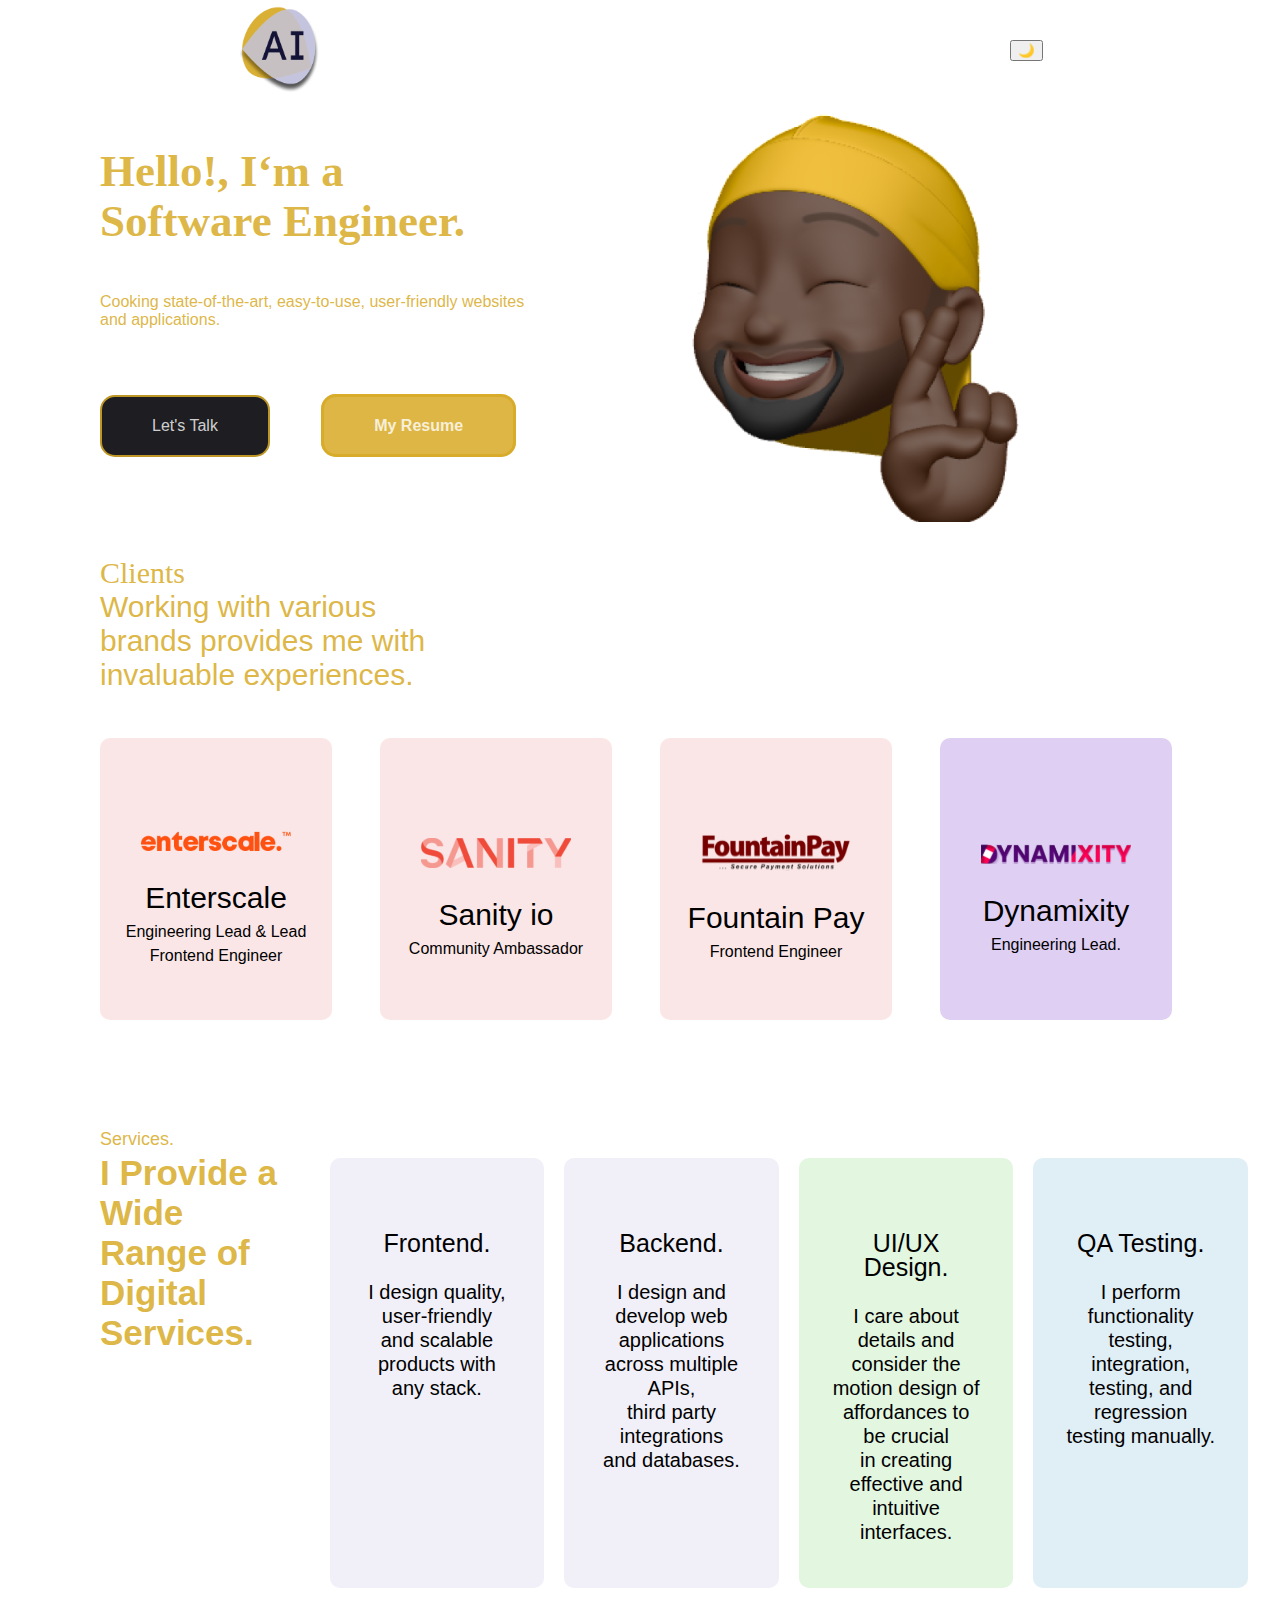
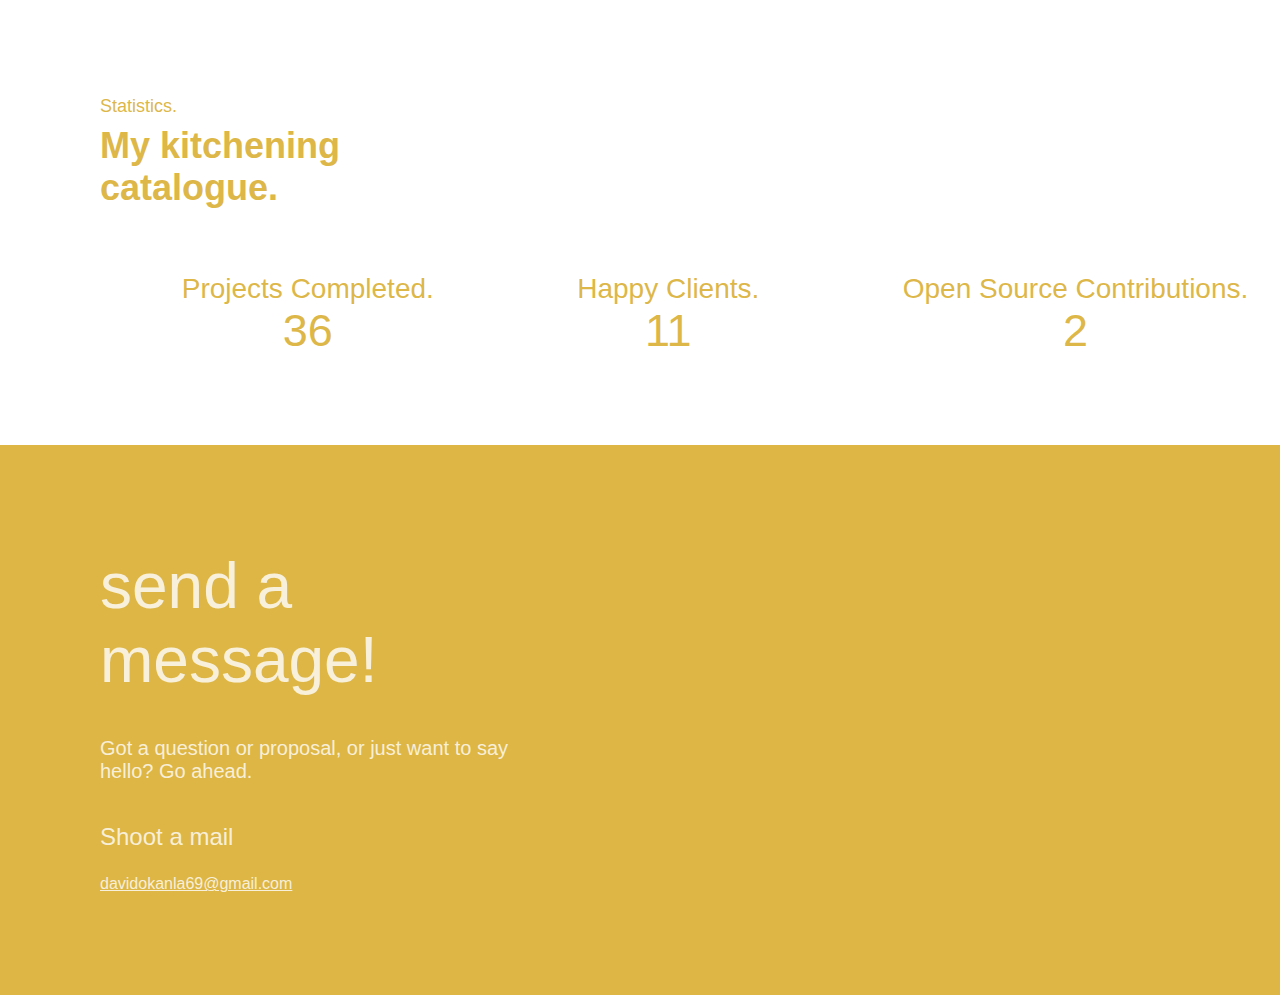
==== commit 54b794c1: "Add files via upload" ====
--- a/portfolio.html
+++ b/portfolio.html
@@ -9,18 +9,17 @@
 
 
 <body>
-  <div class="body">
-    <div class="header-container">
-      <div class="header">
-       <div>
+    <div class="header">
+      <div class="header-logo">
         <img class="logo" src="Logo.56d082b4 (1).png">
-        </div>
-
-        <div>
-        </div>
-      </div>
-    </div>
-  
+      </div>
+      <div class="header-items">
+        <button  id="toggle-button">🌙</button>
+      </div>
+    </div>
+  
+
+
     <div class="container">
       <div class="text">
         <p>
@@ -31,8 +30,8 @@
           Cooking state-of-the-art, easy-to-use, user-friendly websites <span class="Text-White">and applications.</span>
         </p>
   
-        <button class="button">Let's Talk</button>
-        <button class="button2">My Resume</button>
+        <button class="button"  onclick="window.open('https://mail.google.com/mail/?view=cm&fs=1&to=davidokanla69@gmail.com', '_blank')">Let's Talk</button>
+        <a href="AyoOluwa-Israel Cv.pdf" target="_blank" class="button2">My Resume</a>
       </div>
   
       <div class="diagram">
@@ -189,13 +188,38 @@
           Shoot a mail
         </p>
 
-         <p class="footer-text4">
-          ayooluwaisrael.ai@gmail.com
+         <p class="footer-text4"   onclick="window.open('https://mail.google.com/mail/?view=cm&fs=1&to=davidokanla69@gmail.com', '_blank')">
+          davidokanla69@gmail.com
          </p>
        </div>
       </div>
  </div>
 
+
+ <script>
+   const toggleButton = document.getElementById("toggle-button");
+
+if (localStorage.getItem("theme") === "dark") {
+    document.body.classList.add("dark-mode");
+    toggleButton.textContent = "☀️"; // Change icon to sun
+}
+
+// Toggle theme on button click
+toggleButton.addEventListener("click", () => {
+    document.body.classList.toggle("dark-mode");
+
+    // Save theme preference to localStorage
+    if (document.body.classList.contains("dark-mode")) {
+        localStorage.setItem("theme", "dark");
+        toggleButton.textContent = "☀️"; // Sun for light mode
+    } else {
+        localStorage.setItem("theme", "light");
+        toggleButton.textContent = "🌙"; // Moon for dark mode
+    }
+});
+ </script>
+ 
+
   
 </body>
 </html>
--- a/Portfolio.css
+++ b/Portfolio.css
@@ -1,25 +1,56 @@
 body{
-  background-color: rgb(30, 30, 34);
-}
-
-.header-container{
-  align-items: center;
+  background-color: white;
+  transition: background 0.3s ease, color 0.3s ease;
+  color: black;
+  margin-left: 0px;
+  margin-right: 0px;
+  margin-top: 0px;
+  margin-bottom: 0px;
+}
+
+.header{
+    display: flex;
+    flex-direction: row;
+    justify-content: space-around;
+    margin-left: 0px;
+    margin-right: 0px;
+    margin-top: 0px;
+    margin-bottom: 0px;
+    padding-left: 0px;
+    padding-right: 0px;
+    padding-top: 0px;
+    padding-bottom: 0px;
+  
+}
+
+.header-logo{
   display: flex;
   flex-direction: row;
-  justify-content: space-between;
+  
 }
 
 .logo{
   height: 100px;
   width: 300px;
-  margin-left: 100px;
-}
-
-.globe{
-  height: 70px;
-  width: 100px;
-
-}
+  padding-left: 0px;
+
+}
+
+.header-items{
+  display: flex;
+  flex-direction: row;
+  align-items: center;
+}
+
+.toggle-button{
+  height: 250px;
+  width: 250px;
+  cursor: pointer;
+  border-style: none;
+  font-size: 30px;
+  
+}
+
 
 
 @media (max-width: 480px) {
@@ -31,6 +62,12 @@
     margin-left: 0px; 
   } 
 
+}
+
+.dark-mode{
+  background-color:   rgb(30, 30, 34);
+  color: black;
+   
 }
 .container{
   display: flex;
@@ -38,14 +75,13 @@
   align-items: flex-start;
   text-align: left;
   margin-top: 0;
-  background-color: rgb(30, 30, 34);
 }
 
 .text{
   font-size: 45px;
   flex: 2;
   margin-left: 100px;
-  color: rgba(255, 255, 255, 0.8);
+  color: rgba(215, 170, 38, 0.86);
   font-weight: 700;
 }
 
@@ -57,7 +93,7 @@
 
 .text-2{
    font-size: 25px;
-   color: rgba(255, 255, 255, 0.8);
+   color: rgba(215, 170, 38, 0.86);
    margin-top: 48px;
    font-size: 16px;
    font-family: sans-serif;
@@ -126,6 +162,7 @@
 border-bottom-style: solid;
 border-left-style: solid;
 border-right-style: solid;
+text-decoration: none;
 }
 
 @media (max-width: 480px) {
@@ -197,7 +234,7 @@
   }
 
 .Clients-text{
-  color: rgba(255, 255, 255, 0.8);
+  color: rgba(215, 170, 38, 0.86);
   font-size: 30px;
   font-family: "Readex Pro", sans-serif;
   font-weight: 500;
@@ -395,7 +432,7 @@
   font-family: "Readex Pro", sans-serif;
   font-size: 35px;
   font-weight: 600;
-  color: rgba(255, 255, 255, 0.8);
+  color: rgba(215, 170, 38, 0.86);
   margin-top: 0px;
   
  }
@@ -449,6 +486,7 @@
   border-top-style: solid;
   height: 430px;
   width: 650px;
+  color: black;
   padding-bottom: 48px;
   padding-left: 32px;
   padding-right: 32px;
@@ -503,6 +541,7 @@
   font-family: "Space Grotesk", sans-serif;
   height: 430px;
   width: 650px;
+  color: black;
   box-sizing: border-box;
   font-family: "Space Grotesk", sans-serif;
   padding-bottom: 48px;
@@ -515,6 +554,7 @@
  .UX-Design-box{
   background-color: rgb(226, 246, 224);
   border-radius: 10px;
+  color: black;
   border-bottom-left-radius: 10px;
   border-bottom-right-radius: 10px;
   border-bottom-style: solid;
@@ -567,6 +607,7 @@
   border-top-style: solid;
   height: 430px;
   width: 650px;
+  color: black;
   padding-bottom: 48px;
   padding-left: 32px;
   padding-right: 32px;
@@ -611,20 +652,12 @@
 
   
 @media (min-width: 481px) and (max-width: 768px) {
-  .frontend-b
-
-
-    
-  }
-
-
-
-
-
-
-
-
-
+  {
+
+
+
+  } 
+  }
 
  .stats-container{
   margin-left: 100px;
@@ -650,7 +683,7 @@
   font-family: "Readex Pro", sans-serif;
   font-size: 36px;
   font-weight: 700;
-  color:  rgba(255, 255, 255, 0.8);
+  color:  rgba(215, 170, 38, 0.86);
   margin-top: 5px;
 
  }
@@ -670,14 +703,14 @@
  }
  .comp-project{
   font-size: 28px;
-  color:  rgba(255, 255, 255, 0.8);
+  color:  rgba(215, 170, 38, 0.86);
   font-family: "Readex Pro", sans-serif;
  }
 
  .project-number{
   display: block;
   font-size: 45px;
-  color:  rgba(255, 255, 255, 0.8);
+  color:  rgba(215, 170, 38, 0.86);
   font-family: "Readex Pro", sans-serif;
  }
 
